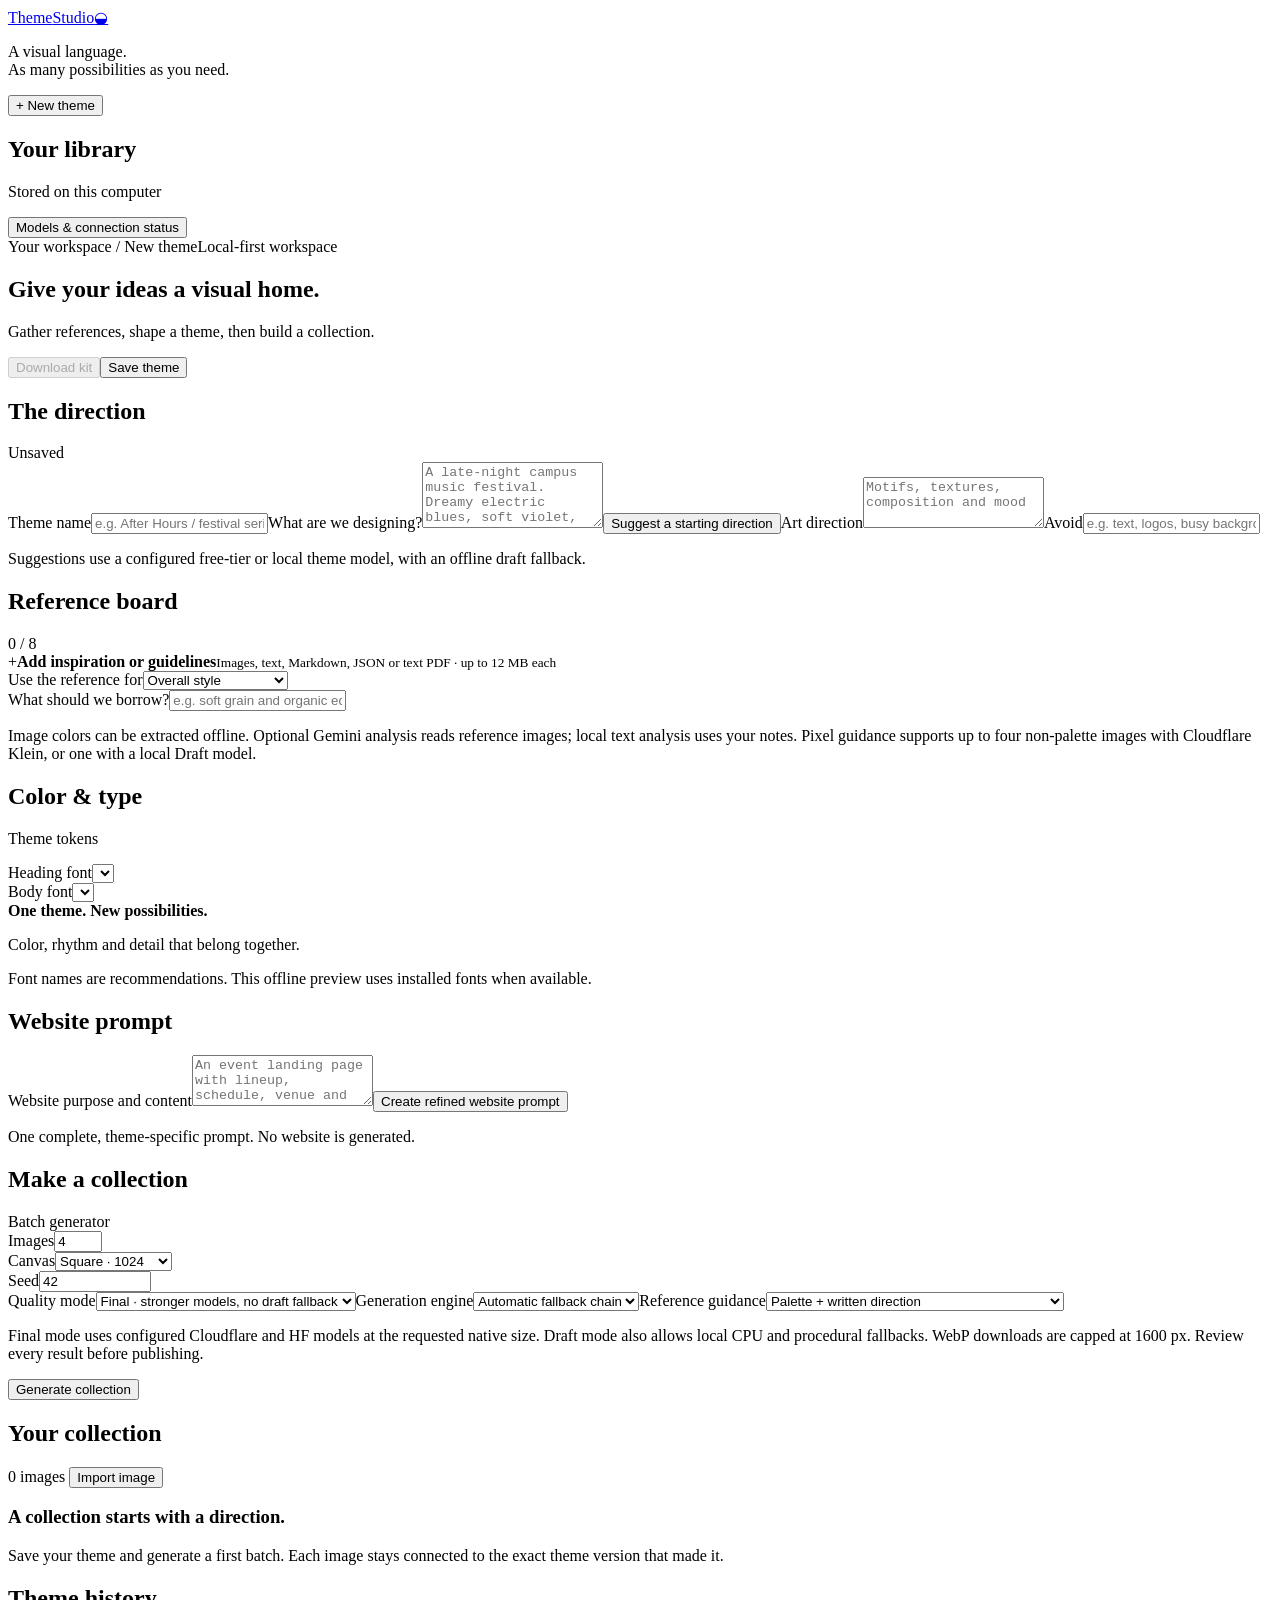
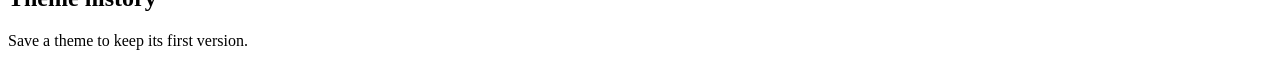
==== web/index.html @ 89bc51a2 "Initial Commit: Design Automation Tool" ====
<!doctype html>
<html lang="en"><head><meta charset="utf-8"><meta name="viewport" content="width=device-width,initial-scale=1"><title>Theme Studio</title><link rel="stylesheet" href="/static/style.css"><script src="/static/app.js" defer></script></head>
<body>
<aside class="library"><a class="wordmark" href="/">Theme<span>Studio</span><span class="brand-icon" aria-hidden="true">◒</span></a><p class="intro">A visual language.<br>As many possibilities as you need.</p><button id="new-theme" class="primary">+ New theme</button><h2>Your library</h2><nav id="theme-list" aria-label="Saved themes"></nav><div class="sidebar-bottom"><span class="status-dot"></span> Stored on this computer<p id="profile"></p><button id="providers-open" class="quiet">Models & connection status</button></div></aside>
<main>
<header class="topbar"><span id="breadcrumb">Your workspace / New theme</span><span class="local-badge">Local-first workspace</span></header>
<section class="workspace">
<div class="page-heading"><div><h1 id="page-title">Give your ideas a visual home.</h1><p id="page-subtitle">Gather references, shape a theme, then build a collection.</p></div><div class="heading-actions"><button id="export" disabled>Download kit</button><button id="save" class="primary">Save theme</button></div></div>
<div class="studio-grid"><div class="editor">
<section class="panel brief-panel"><div class="section-heading"><h2>The direction</h2><span id="version">Unsaved</span></div><label for="name">Theme name</label><input id="name" maxlength="80" placeholder="e.g. After Hours / festival series"><label for="brief">What are we designing?</label><textarea id="brief" rows="4" placeholder="A late-night campus music festival. Dreamy electric blues, soft violet, rhythmic shapes. Keep space for event copy."></textarea><button id="draft" class="secondary">Suggest a starting direction</button><label for="direction">Art direction</label><textarea id="direction" rows="3" placeholder="Motifs, textures, composition and mood"></textarea><label for="avoid">Avoid</label><input id="avoid" placeholder="e.g. text, logos, busy backgrounds"><p class="hint" id="analysis-status">Suggestions use a configured free-tier or local theme model, with an offline draft fallback.</p></section>
<section class="panel"><div class="section-heading"><h2>Reference board</h2><span id="ref-count">0 / 8</span></div><label class="upload-zone" for="reference-file"><span aria-hidden="true">+</span><strong>Add inspiration or guidelines</strong><small>Images, text, Markdown, JSON or text PDF · up to 12 MB each</small></label><input type="file" id="reference-file" accept=".png,.jpg,.jpeg,.webp,.txt,.md,.json,.pdf" hidden><div class="two-col"><div><label for="reference-role">Use the reference for</label><select id="reference-role"><option value="style">Overall style</option><option value="palette">Color palette</option><option value="layout">Layout / composition</option><option value="guidelines">Brand guidelines</option></select></div><div><label for="reference-notes">What should we borrow?</label><input id="reference-notes" placeholder="e.g. soft grain and organic edges"></div></div><div id="references" class="reference-grid"></div><p class="hint">Image colors can be extracted offline. Optional Gemini analysis reads reference images; local text analysis uses your notes. Pixel guidance supports up to four non-palette images with Cloudflare Klein, or one with a local Draft model.</p></section>
<section class="panel"><div class="section-heading"><h2>Color & type</h2><span>Theme tokens</span></div><div id="palette" class="palette"></div><p id="contrast" class="hint"></p><div class="two-col"><div><label for="heading-font">Heading font</label><select id="heading-font"></select></div><div><label for="body-font">Body font</label><select id="body-font"></select></div></div><div class="type-sample"><strong id="type-heading">One theme. New possibilities.</strong><p id="type-body">Color, rhythm and detail that belong together.</p></div><p class="hint">Font names are recommendations. This offline preview uses installed fonts when available.</p></section>
<section class="panel"><h2>Website prompt</h2><label for="website">Website purpose and content</label><textarea id="website" rows="3" placeholder="An event landing page with lineup, schedule, venue and ticket registration."></textarea><button id="web-prompt">Create refined website prompt</button><p class="hint">One complete, theme-specific prompt. No website is generated.</p></section>
</div><div class="output-column"><section class="panel batch-panel"><div class="section-heading"><h2>Make a collection</h2><span>Batch generator</span></div><div class="three-col"><div><label for="count">Images</label><input id="count" type="number" min="1" max="24" value="4"></div><div><label for="size">Canvas</label><select id="size"><option value="512x512">Square · 512</option><option value="512x768">Portrait · 2:3</option><option value="768x512">Landscape · 3:2</option><option value="1024x1024" selected>Square · 1024</option><option value="1024x1536">Poster · 2:3</option></select></div><div><label for="seed">Seed</label><input id="seed" type="number" min="0" max="2147483646" value="42"></div></div><label for="quality">Quality mode</label><select id="quality"><option value="final">Final · stronger models, no draft fallback</option><option value="draft">Draft · allow local & procedural fallbacks</option></select><label for="engine">Generation engine</label><select id="engine"><option value="auto">Automatic fallback chain</option></select><label for="reference-mode">Reference guidance</label><select id="reference-mode"><option value="palette">Palette + written direction</option><option value="image">Reference pixels · Cloudflare Klein / local Draft</option></select><p class="hint">Final mode uses configured Cloudflare and HF models at the requested native size. Draft mode also allows local CPU and procedural fallbacks. WebP downloads are capped at 1600 px. Review every result before publishing.</p><button id="generate" class="primary wide">Generate collection</button><div id="job-status" role="status" aria-live="polite"></div><button id="cancel" hidden>Stop after current image</button></section>
<section class="gallery-section"><div class="section-heading"><h2>Your collection</h2><div><span id="asset-count">0 images</span> <button id="import-art">Import image</button><input type="file" id="art-file" accept=".png,.jpg,.jpeg,.webp" hidden></div></div><div id="gallery" class="gallery"><div class="empty"><div class="empty-art" aria-hidden="true"><i></i><i></i><i></i></div><h3>A collection starts with a direction.</h3><p>Save your theme and generate a first batch. Each image stays connected to the exact theme version that made it.</p></div></div></section><section class="panel history"><h2>Theme history</h2><div id="history"><p class="hint">Save a theme to keep its first version.</p></div></section></div></div>
</section></main>
<dialog id="modal"><div class="dialog-header"><h2 id="modal-title"></h2><button id="modal-close" aria-label="Close dialog">✕</button></div><div id="modal-body"></div></dialog><div id="toast" role="status" aria-live="polite" hidden></div>
</body></html>
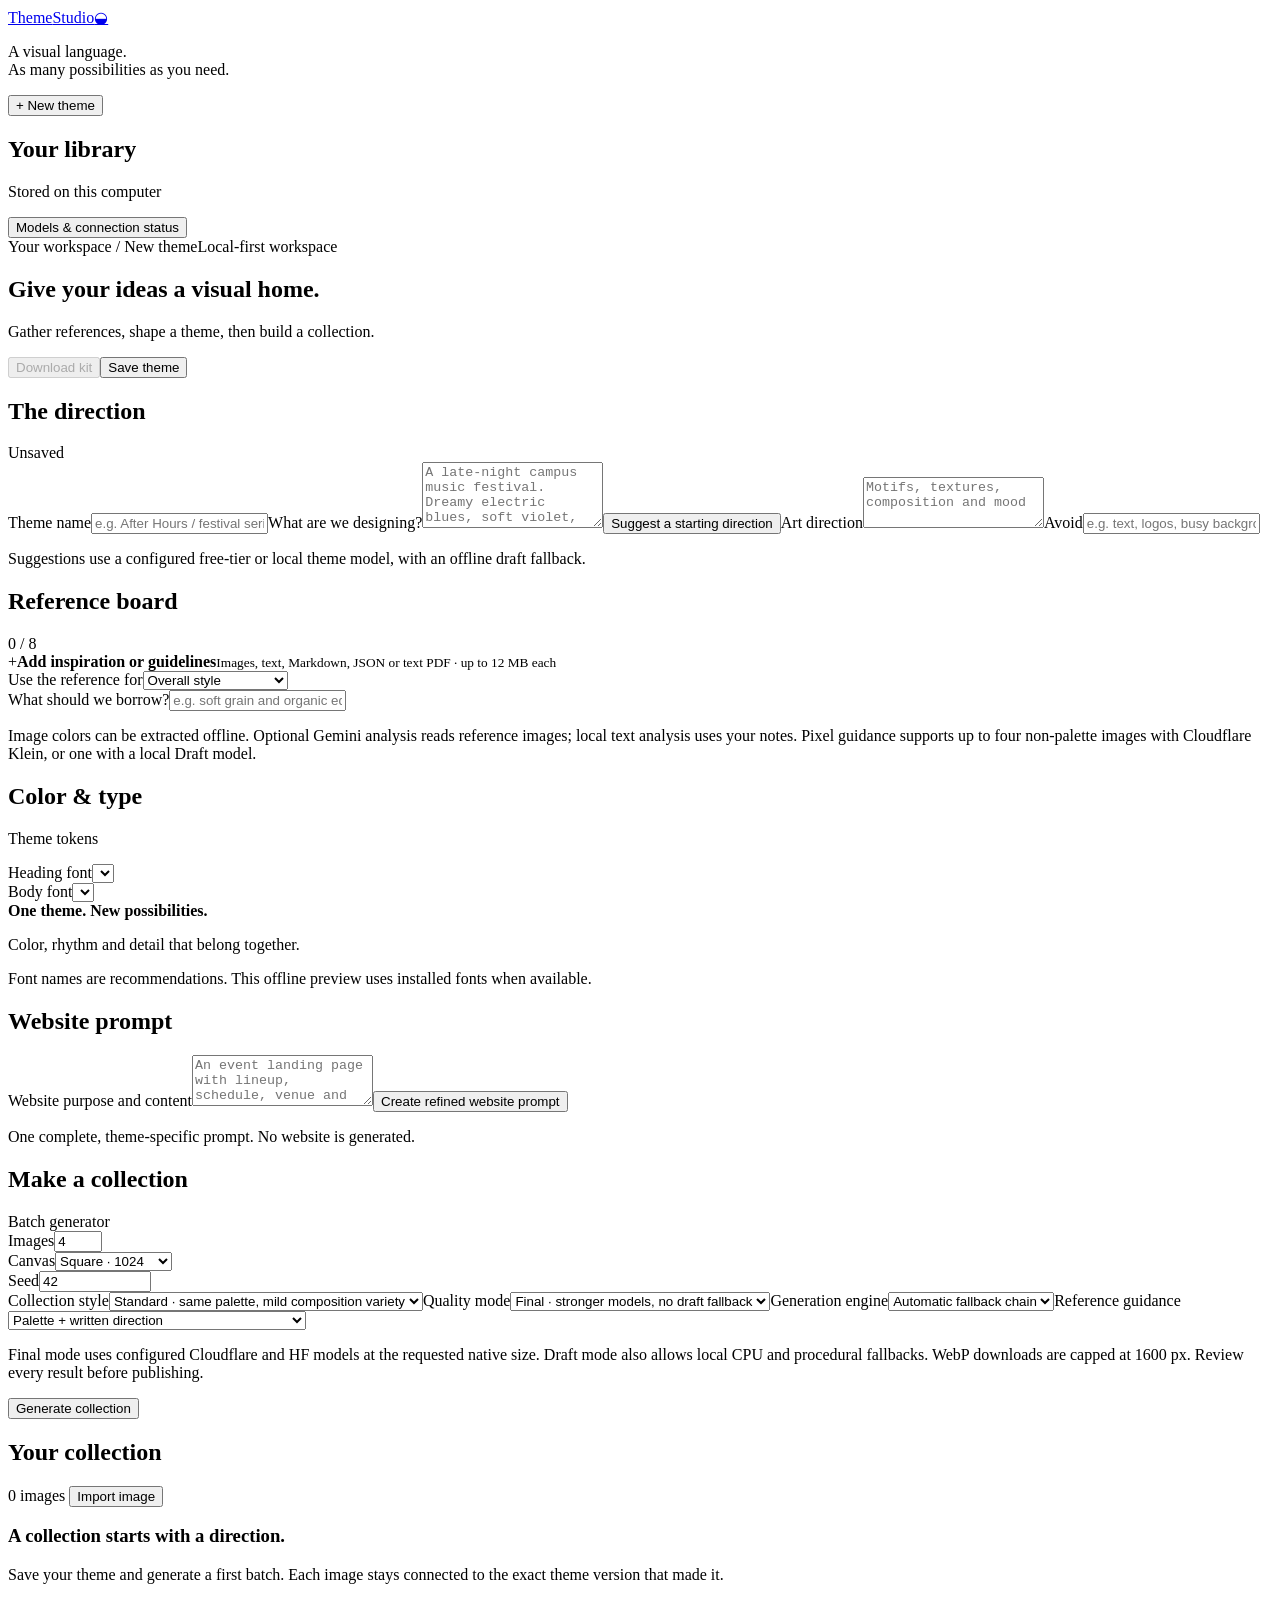
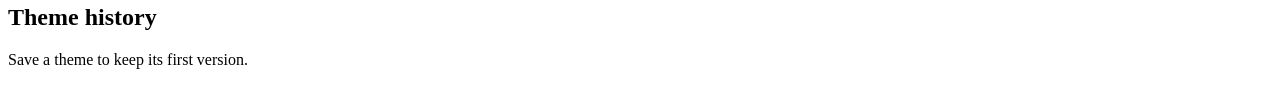
==== commit 1f3becb5: "feat : Add palette-family and location-variation collection styles Fix the prompt builder to describ" ====
--- a/web/index.html
+++ b/web/index.html
@@ -11,7 +11,7 @@
 <section class="panel"><div class="section-heading"><h2>Reference board</h2><span id="ref-count">0 / 8</span></div><label class="upload-zone" for="reference-file"><span aria-hidden="true">+</span><strong>Add inspiration or guidelines</strong><small>Images, text, Markdown, JSON or text PDF · up to 12 MB each</small></label><input type="file" id="reference-file" accept=".png,.jpg,.jpeg,.webp,.txt,.md,.json,.pdf" hidden><div class="two-col"><div><label for="reference-role">Use the reference for</label><select id="reference-role"><option value="style">Overall style</option><option value="palette">Color palette</option><option value="layout">Layout / composition</option><option value="guidelines">Brand guidelines</option></select></div><div><label for="reference-notes">What should we borrow?</label><input id="reference-notes" placeholder="e.g. soft grain and organic edges"></div></div><div id="references" class="reference-grid"></div><p class="hint">Image colors can be extracted offline. Optional Gemini analysis reads reference images; local text analysis uses your notes. Pixel guidance supports up to four non-palette images with Cloudflare Klein, or one with a local Draft model.</p></section>
 <section class="panel"><div class="section-heading"><h2>Color & type</h2><span>Theme tokens</span></div><div id="palette" class="palette"></div><p id="contrast" class="hint"></p><div class="two-col"><div><label for="heading-font">Heading font</label><select id="heading-font"></select></div><div><label for="body-font">Body font</label><select id="body-font"></select></div></div><div class="type-sample"><strong id="type-heading">One theme. New possibilities.</strong><p id="type-body">Color, rhythm and detail that belong together.</p></div><p class="hint">Font names are recommendations. This offline preview uses installed fonts when available.</p></section>
 <section class="panel"><h2>Website prompt</h2><label for="website">Website purpose and content</label><textarea id="website" rows="3" placeholder="An event landing page with lineup, schedule, venue and ticket registration."></textarea><button id="web-prompt">Create refined website prompt</button><p class="hint">One complete, theme-specific prompt. No website is generated.</p></section>
-</div><div class="output-column"><section class="panel batch-panel"><div class="section-heading"><h2>Make a collection</h2><span>Batch generator</span></div><div class="three-col"><div><label for="count">Images</label><input id="count" type="number" min="1" max="24" value="4"></div><div><label for="size">Canvas</label><select id="size"><option value="512x512">Square · 512</option><option value="512x768">Portrait · 2:3</option><option value="768x512">Landscape · 3:2</option><option value="1024x1024" selected>Square · 1024</option><option value="1024x1536">Poster · 2:3</option></select></div><div><label for="seed">Seed</label><input id="seed" type="number" min="0" max="2147483646" value="42"></div></div><label for="quality">Quality mode</label><select id="quality"><option value="final">Final · stronger models, no draft fallback</option><option value="draft">Draft · allow local & procedural fallbacks</option></select><label for="engine">Generation engine</label><select id="engine"><option value="auto">Automatic fallback chain</option></select><label for="reference-mode">Reference guidance</label><select id="reference-mode"><option value="palette">Palette + written direction</option><option value="image">Reference pixels · Cloudflare Klein / local Draft</option></select><p class="hint">Final mode uses configured Cloudflare and HF models at the requested native size. Draft mode also allows local CPU and procedural fallbacks. WebP downloads are capped at 1600 px. Review every result before publishing.</p><button id="generate" class="primary wide">Generate collection</button><div id="job-status" role="status" aria-live="polite"></div><button id="cancel" hidden>Stop after current image</button></section>
+</div><div class="output-column"><section class="panel batch-panel"><div class="section-heading"><h2>Make a collection</h2><span>Batch generator</span></div><div class="three-col"><div><label for="count">Images</label><input id="count" type="number" min="1" max="24" value="4"></div><div><label for="size">Canvas</label><select id="size"><option value="512x512">Square · 512</option><option value="512x768">Portrait · 2:3</option><option value="768x512">Landscape · 3:2</option><option value="1024x1024" selected>Square · 1024</option><option value="1024x1536">Poster · 2:3</option></select></div><div><label for="seed">Seed</label><input id="seed" type="number" min="0" max="2147483646" value="42"></div></div><label for="variation">Collection style</label><select id="variation"><option value="standard">Standard · same palette, mild composition variety</option><option value="palette">Same design, different palettes</option><option value="design">Same palette, different designs</option></select><label for="quality">Quality mode</label><select id="quality"><option value="final">Final · stronger models, no draft fallback</option><option value="draft">Draft · allow local & procedural fallbacks</option></select><label for="engine">Generation engine</label><select id="engine"><option value="auto">Automatic fallback chain</option></select><label for="reference-mode">Reference guidance</label><select id="reference-mode"><option value="palette">Palette + written direction</option><option value="image">Reference pixels · Cloudflare Klein / local Draft</option></select><p class="hint">Final mode uses configured Cloudflare and HF models at the requested native size. Draft mode also allows local CPU and procedural fallbacks. WebP downloads are capped at 1600 px. Review every result before publishing.</p><button id="generate" class="primary wide">Generate collection</button><div id="job-status" role="status" aria-live="polite"></div><button id="cancel" hidden>Stop after current image</button></section>
 <section class="gallery-section"><div class="section-heading"><h2>Your collection</h2><div><span id="asset-count">0 images</span> <button id="import-art">Import image</button><input type="file" id="art-file" accept=".png,.jpg,.jpeg,.webp" hidden></div></div><div id="gallery" class="gallery"><div class="empty"><div class="empty-art" aria-hidden="true"><i></i><i></i><i></i></div><h3>A collection starts with a direction.</h3><p>Save your theme and generate a first batch. Each image stays connected to the exact theme version that made it.</p></div></div></section><section class="panel history"><h2>Theme history</h2><div id="history"><p class="hint">Save a theme to keep its first version.</p></div></section></div></div>
 </section></main>
 <dialog id="modal"><div class="dialog-header"><h2 id="modal-title"></h2><button id="modal-close" aria-label="Close dialog">✕</button></div><div id="modal-body"></div></dialog><div id="toast" role="status" aria-live="polite" hidden></div>
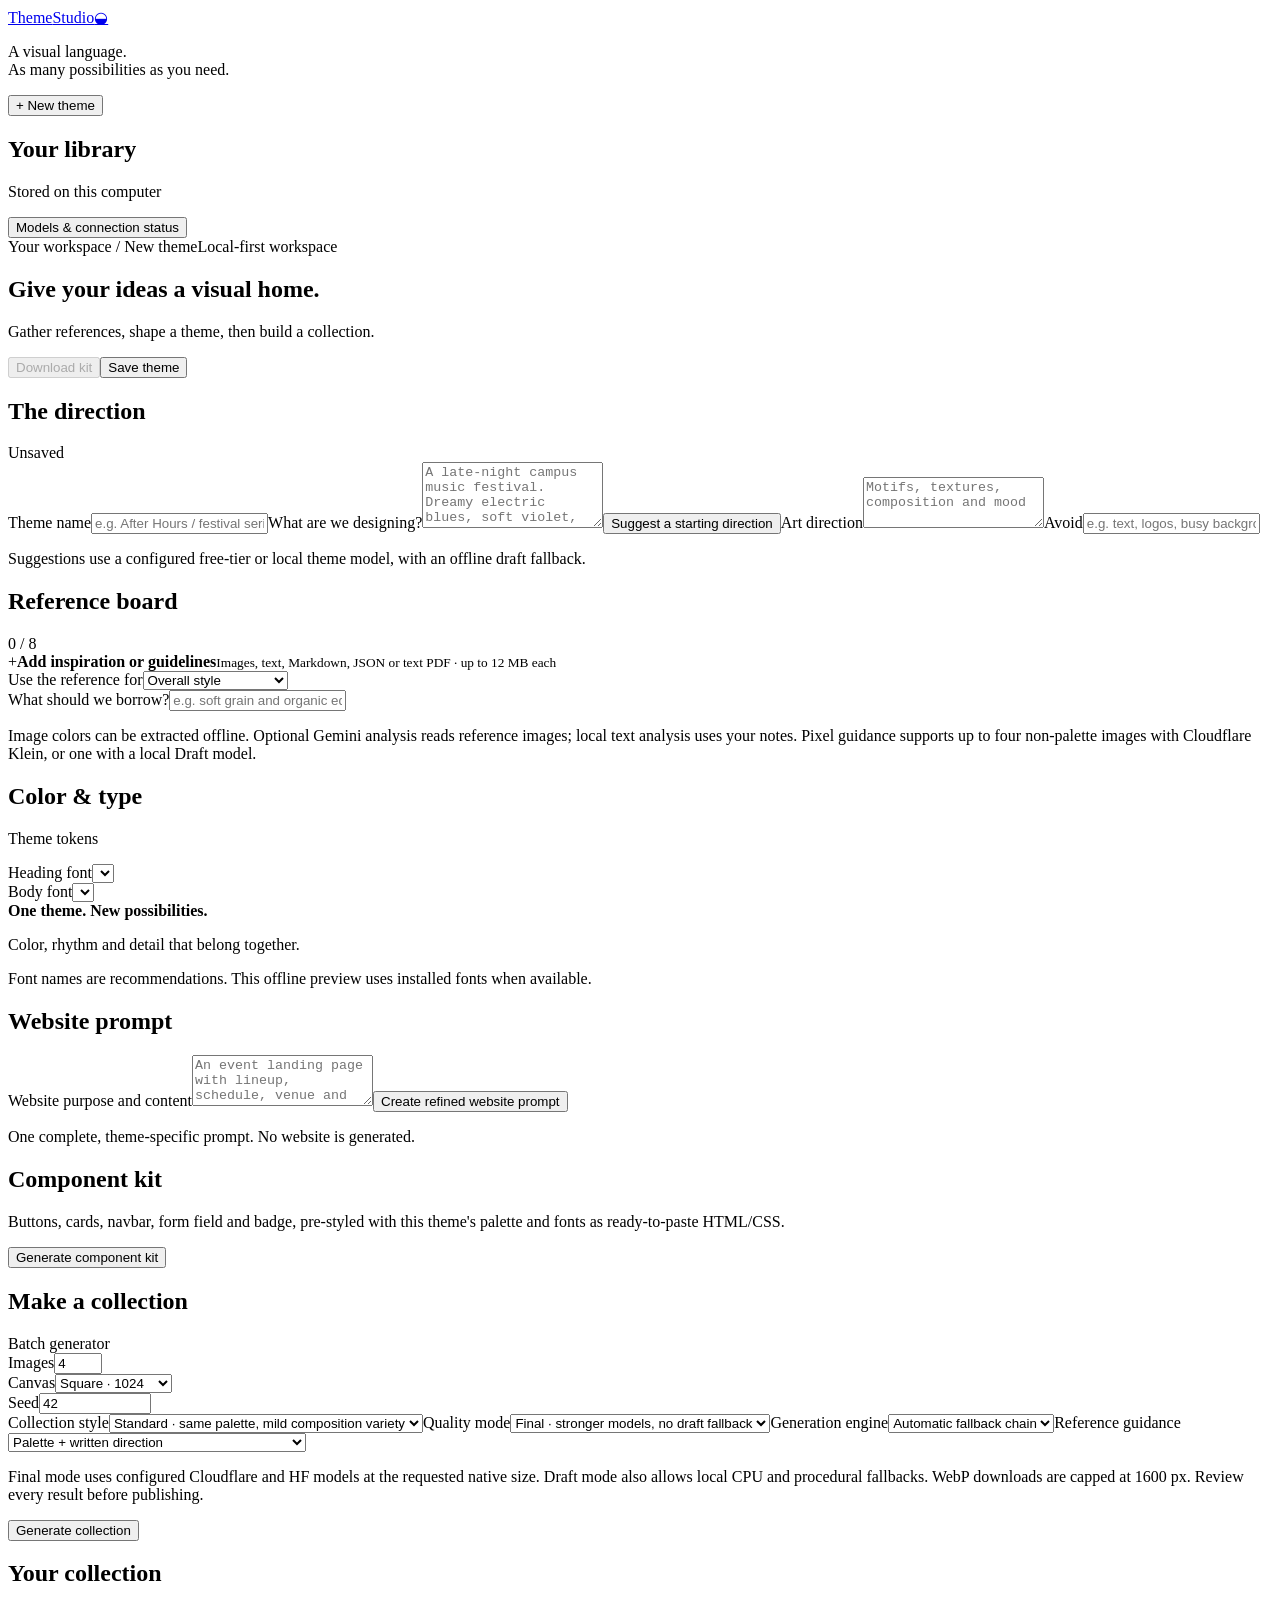
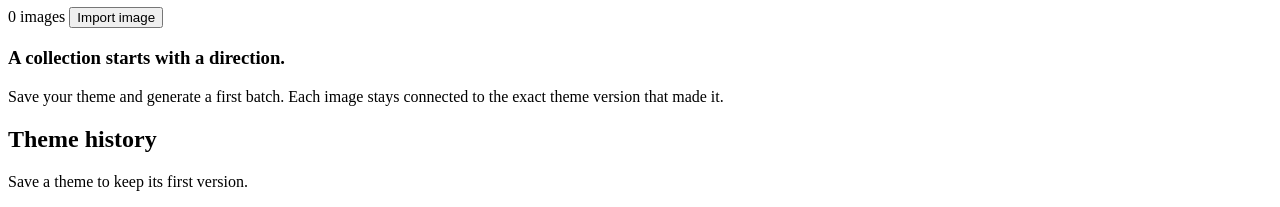
==== commit 5d8cd566: "Add theme-styled component kit generator Generate ready-to-paste HTML/CSS components (buttons, card," ====
--- a/web/index.html
+++ b/web/index.html
@@ -11,6 +11,7 @@
 <section class="panel"><div class="section-heading"><h2>Reference board</h2><span id="ref-count">0 / 8</span></div><label class="upload-zone" for="reference-file"><span aria-hidden="true">+</span><strong>Add inspiration or guidelines</strong><small>Images, text, Markdown, JSON or text PDF · up to 12 MB each</small></label><input type="file" id="reference-file" accept=".png,.jpg,.jpeg,.webp,.txt,.md,.json,.pdf" hidden><div class="two-col"><div><label for="reference-role">Use the reference for</label><select id="reference-role"><option value="style">Overall style</option><option value="palette">Color palette</option><option value="layout">Layout / composition</option><option value="guidelines">Brand guidelines</option></select></div><div><label for="reference-notes">What should we borrow?</label><input id="reference-notes" placeholder="e.g. soft grain and organic edges"></div></div><div id="references" class="reference-grid"></div><p class="hint">Image colors can be extracted offline. Optional Gemini analysis reads reference images; local text analysis uses your notes. Pixel guidance supports up to four non-palette images with Cloudflare Klein, or one with a local Draft model.</p></section>
 <section class="panel"><div class="section-heading"><h2>Color & type</h2><span>Theme tokens</span></div><div id="palette" class="palette"></div><p id="contrast" class="hint"></p><div class="two-col"><div><label for="heading-font">Heading font</label><select id="heading-font"></select></div><div><label for="body-font">Body font</label><select id="body-font"></select></div></div><div class="type-sample"><strong id="type-heading">One theme. New possibilities.</strong><p id="type-body">Color, rhythm and detail that belong together.</p></div><p class="hint">Font names are recommendations. This offline preview uses installed fonts when available.</p></section>
 <section class="panel"><h2>Website prompt</h2><label for="website">Website purpose and content</label><textarea id="website" rows="3" placeholder="An event landing page with lineup, schedule, venue and ticket registration."></textarea><button id="web-prompt">Create refined website prompt</button><p class="hint">One complete, theme-specific prompt. No website is generated.</p></section>
+<section class="panel"><h2>Component kit</h2><p class="hint">Buttons, cards, navbar, form field and badge, pre-styled with this theme's palette and fonts as ready-to-paste HTML/CSS.</p><button id="components-open">Generate component kit</button></section>
 </div><div class="output-column"><section class="panel batch-panel"><div class="section-heading"><h2>Make a collection</h2><span>Batch generator</span></div><div class="three-col"><div><label for="count">Images</label><input id="count" type="number" min="1" max="24" value="4"></div><div><label for="size">Canvas</label><select id="size"><option value="512x512">Square · 512</option><option value="512x768">Portrait · 2:3</option><option value="768x512">Landscape · 3:2</option><option value="1024x1024" selected>Square · 1024</option><option value="1024x1536">Poster · 2:3</option></select></div><div><label for="seed">Seed</label><input id="seed" type="number" min="0" max="2147483646" value="42"></div></div><label for="variation">Collection style</label><select id="variation"><option value="standard">Standard · same palette, mild composition variety</option><option value="palette">Same design, different palettes</option><option value="design">Same palette, different designs</option></select><label for="quality">Quality mode</label><select id="quality"><option value="final">Final · stronger models, no draft fallback</option><option value="draft">Draft · allow local & procedural fallbacks</option></select><label for="engine">Generation engine</label><select id="engine"><option value="auto">Automatic fallback chain</option></select><label for="reference-mode">Reference guidance</label><select id="reference-mode"><option value="palette">Palette + written direction</option><option value="image">Reference pixels · Cloudflare Klein / local Draft</option></select><p class="hint">Final mode uses configured Cloudflare and HF models at the requested native size. Draft mode also allows local CPU and procedural fallbacks. WebP downloads are capped at 1600 px. Review every result before publishing.</p><button id="generate" class="primary wide">Generate collection</button><div id="job-status" role="status" aria-live="polite"></div><button id="cancel" hidden>Stop after current image</button></section>
 <section class="gallery-section"><div class="section-heading"><h2>Your collection</h2><div><span id="asset-count">0 images</span> <button id="import-art">Import image</button><input type="file" id="art-file" accept=".png,.jpg,.jpeg,.webp" hidden></div></div><div id="gallery" class="gallery"><div class="empty"><div class="empty-art" aria-hidden="true"><i></i><i></i><i></i></div><h3>A collection starts with a direction.</h3><p>Save your theme and generate a first batch. Each image stays connected to the exact theme version that made it.</p></div></div></section><section class="panel history"><h2>Theme history</h2><div id="history"><p class="hint">Save a theme to keep its first version.</p></div></section></div></div>
 </section></main>
